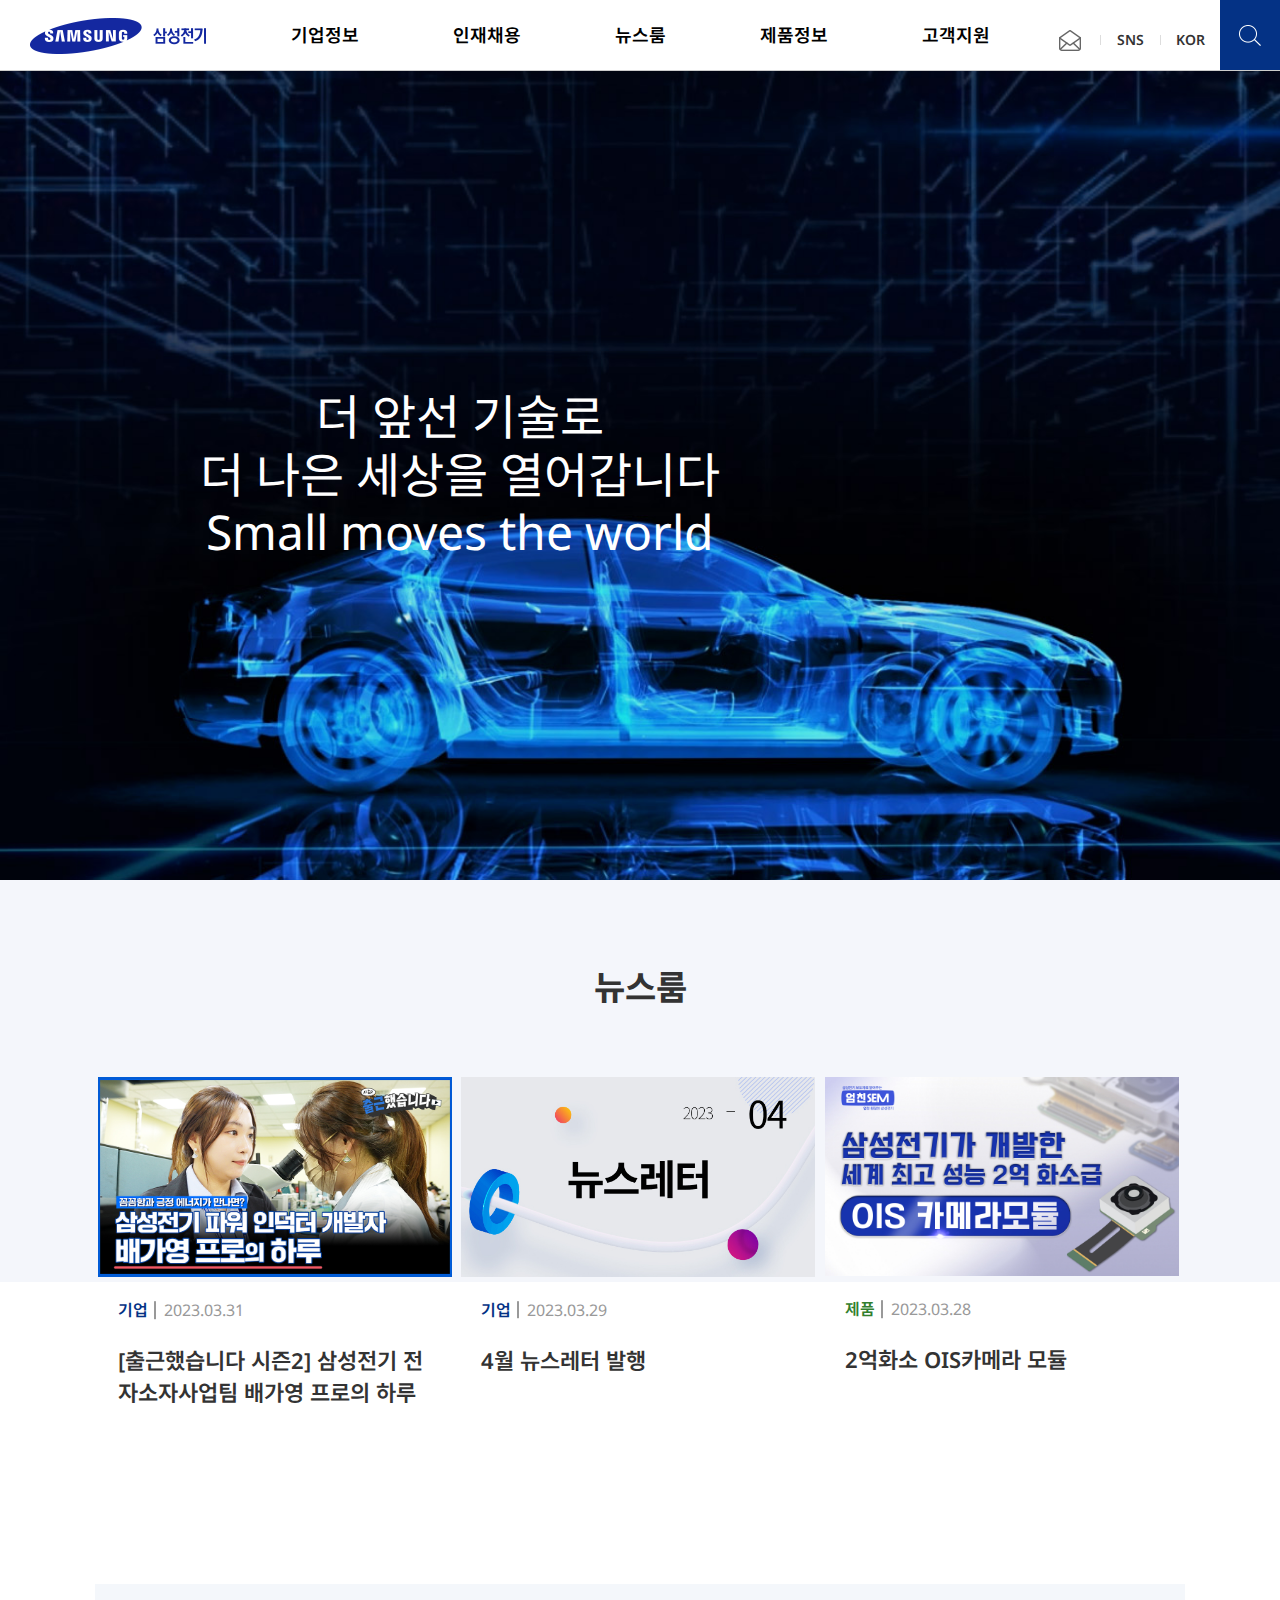
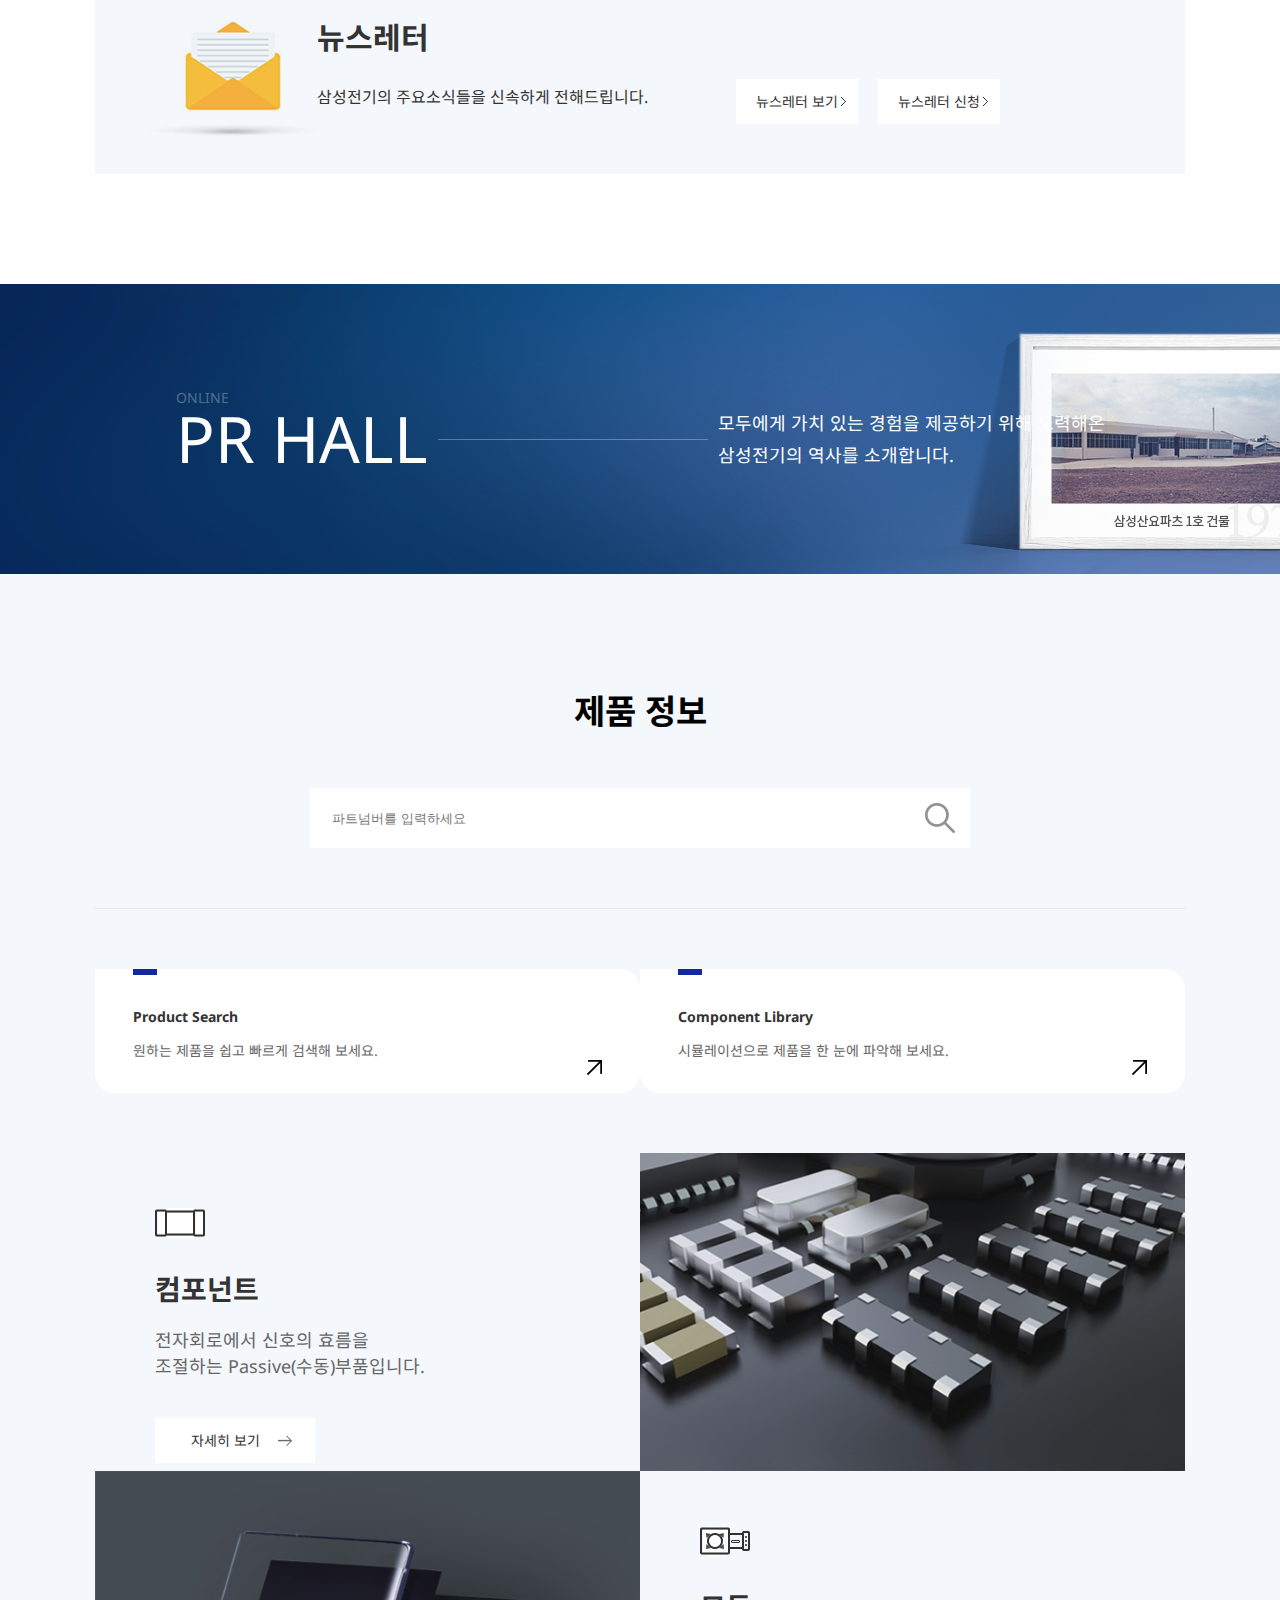
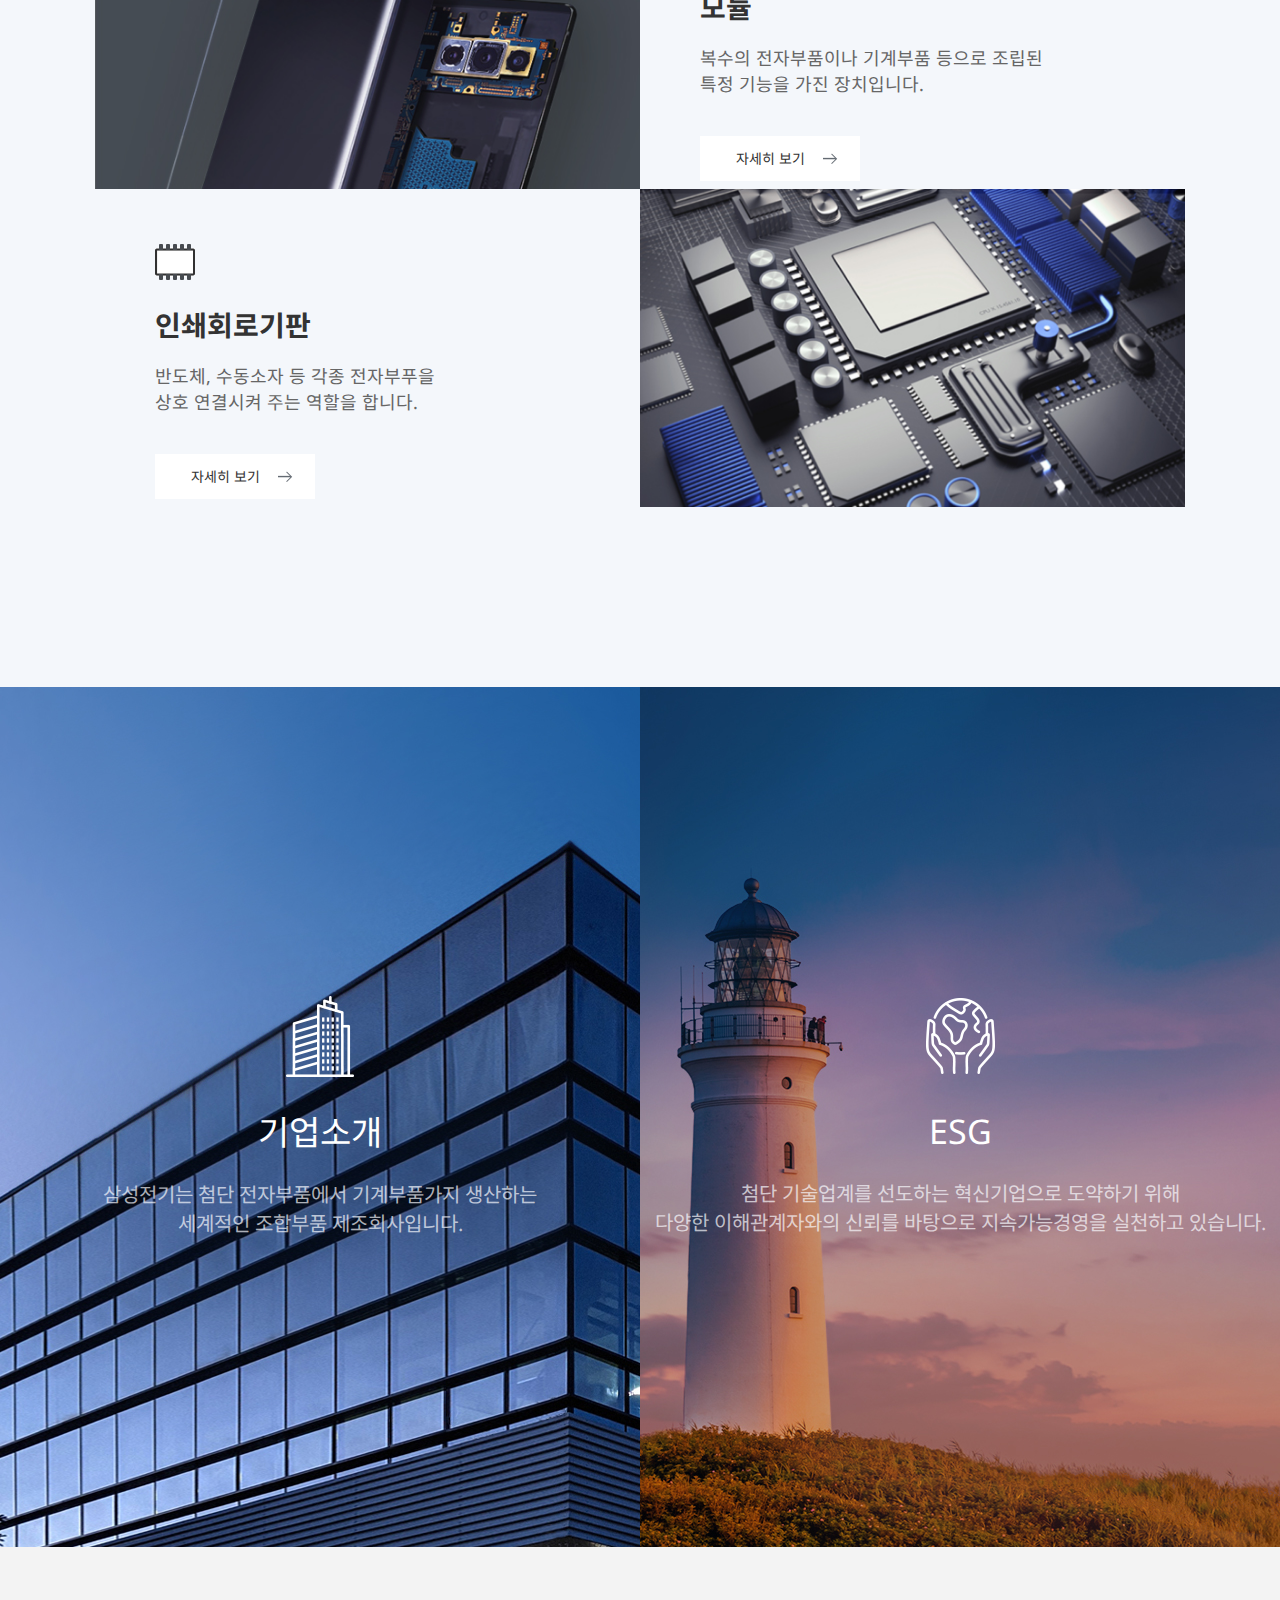
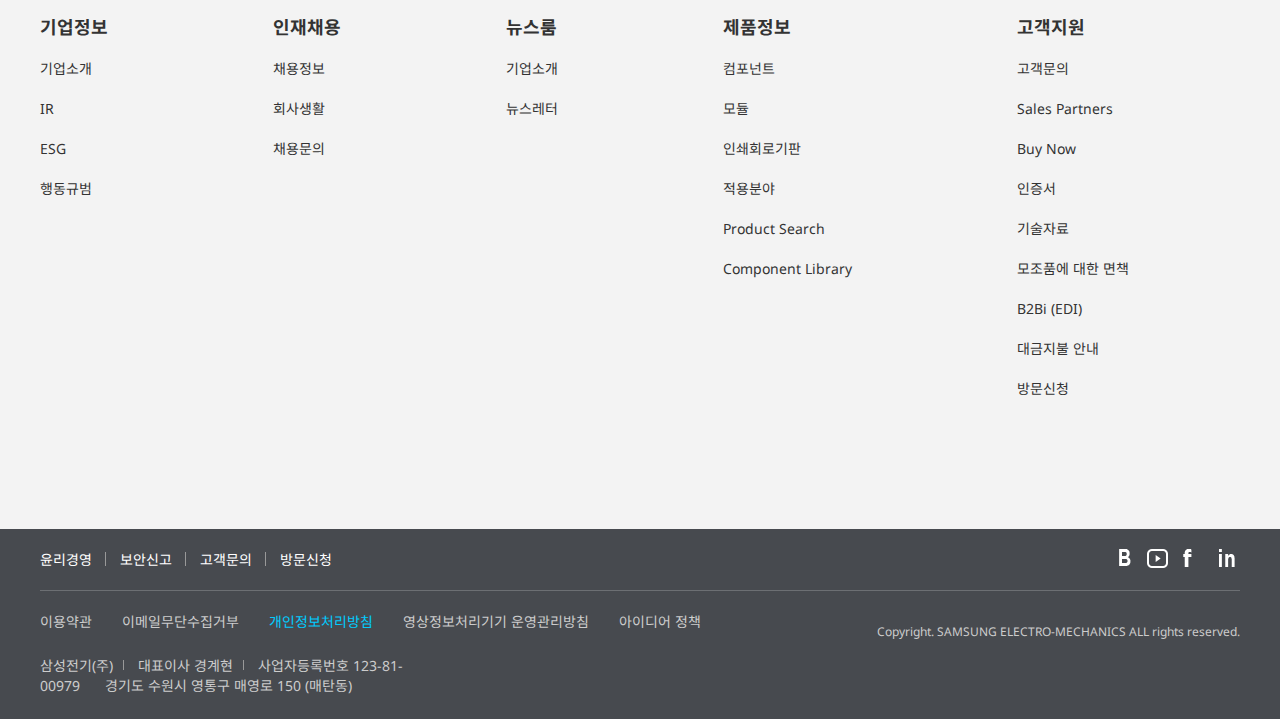
==== index.html @ 96d3e99f "fitst commit" ====
<!DOCTYPE html>
<html lang="en">
<head>
<meta charset="UTF-8">
<meta http-equiv="X-UA-Compatible" content="IE=edge">
<meta name="viewport" content="width=device-width, initial-scale=1.0">
<title>삼성전기</title>
<link rel="stylesheet" href="css/import.css">
<link rel="stylesheet" href="css/main.css">
<script defer src="js/main.js"></script>
</head>
<body>
<!-- 본문바로가기 -->
<div id="skipNavi" class="blind"><a href="#container">본문으로 바로가기</a></div>
<!-- //본문바로가기 -->
<div id="wrap">
  <!-- header -->
  <div id="header">
  </div>
  <!-- //header -->
  <hr />
  <!-- main_visual -->
  <div class="main_visual">
    <h2 class="blind">메인 배너</h2>
    <ul class="slide_wrap">
    <li class="slide active">
      <video muted autoplay loop poster="images/main_video_thum1.jpg">
        <source src="video/main_video_new.mp4" type="video/mp4">
      </video>
      <p>더 앞선 기술로<br />
        더 나은 세상을 열어갑니다 <br />
        Small moves the world</p>
    </li>
    </ul>
  </div>
  <!-- //main_visual -->
  <hr />
  <!-- container -->
  <div id="container">
    <div class="content1 blind">
      <!-- margin 0 auto -->
      <h2>기업정보</h2>
      <ul>
      <li>
        <dl>
        <dt>설립연도</dt>
        <dd><span>1973</span>년</dd>
        </dl>
      </li>
      <li>
        <dl>
        <dt>매출</dt>
        <dd><span>8</span>조<span> 2,087</span>억 원</dd>
        </dl>
      </li>
      <li>
        <dl>
        <dt>자산</dt>
        <dd><span>9</span>조<span> 2,255</span>억 원</dd>
        </dl>
      </li>
      <li>
        <dl>
        <dt>생산거점 및 판매거점</dt>
        <dd><span>5</span>개국<span> 8개</span>/<span>8</span>개국<span> 17</span>개</dd>
        </dl>
      </li>
      </ul>
      <p>(*2020s년 연결 기준)</p>
      <div><a href="#">자세히 보기</a></div>
    </div>
    <div class="content2">
      <h2>뉴스룸</h2>
      <ul>
      <li>
        <a href="#">
          <div class="news_img"><img src="images/new/new_new (2).jfif" alt="[출근했습니다 시즌2] 삼성전기 전자소자사업팀 배가영 프로의 하루" /></div> 
          <div class="txt_box">
            <div class="top_txt">
              <span class="cate">기업</span><span>2023.03.31</span>
            </div> 
            <p>[출근했습니다 시즌2] 삼성전기 전자소자사업팀 배가영 프로의 하루</p>
            </div>
        </a>
      </li>
      <li>
        <a href="#">
          <div class="news_img"><img src="images/new/new_new (1).png" alt="4월 뉴스레터 발행" /></div> 
          <div class="txt_box">
            <div class="top_txt">
              <span class="cate">기업</span><span>2023.03.29</span>
            </div> 
            <p>4월 뉴스레터 발행</p>
            </div>
        </a>
      </li>
      <li>
        <a href="#">
          <div class="news_img"><img src="images/new/new_new (1).jfif" alt="2억화소 OIS카메라 모듈" /></div> 
          <div class="txt_box">
            <div class="top_txt">
              <span class="cate">제품</span><span>2023.03.28</span>
            </div> 
            <p>2억화소 OIS카메라 모듈</p>
            </div>
        </a>
      </li>
      </ul>
      <div class="newsletter">
        <div class="left">
          <h3>뉴스레터</h3>
          <p>삼성전기의 주요소식들을 신속하게 전해드립니다.</p>
        </div>
        <div class="right">
          <ul>
          <li><a href="#">뉴스레터 보기</a></li>
          <li><a href="#">뉴스레터 신청</a></li>
          </ul>
        </div>
      </div>
      <div class="social blind">
        <h3>뉴스레터</h3>
        <p>삼성전기의 다양한 소셜채널을 만나보세요.</p>
        <ul>
        <li><a href="#">유튜브</a></li>
        <li><a href="#">블로그</a></li>
        <li><a href="#">페이스북</a></li>
        <li><a href="#">링크드인</a></li>
        </ul>
      </div>
    </div>
    <div class="pr">
      <a href="#" title="새 창으로 바로가기">
        <div class="pr_inner">
          <span>ONLINE</span>
          <div class="txt_box">
            <h2>PR HALL</h2>
            <span class="left">모두에게 가치 있는 경험을 제공하기 위해 노력해온 <br />삼성전기의 역사를 소개합니다.</span>
          </div>
        </div>
      </a>
    </div>
    <div class="content3">
      <h2>제품 정보</h2>
      <div class="srch">
        <form action="/">
          <div class="srch_inner">
            <label for="product_srch"></label>
            <input type="search" name="search" id="product_srch" placeholder="파트넘버를 입력하세요" />
            <button type="submit">검색</button>
          </div>
        </form>
       </div>
        <div class="content3_inner">
          <div class="gnb_btn">
            <a href="#" target="_blank" title="새 창으로 바로가기">
              <strong>Product Search</strong>
              <p>원하는 제품을 쉽고 빠르게 검색해 보세요.</p>
            </a>
            <a href="#" target="_blank" title="새 창으로 바로가기">
              <strong>Component Library</strong>
              <p>시뮬레이션으로 제품을 한 눈에 파악해 보세요.</p>
            </a>
          </div>
          <ul>
          <li class="content3_item">
            <div class="txt_box">
              <h3>컴포넌트</h3>
              <p>전자회로에서 신호의 효름을<br />조절하는 Passive(수동)부품입니다.</p>
              <span class="btn_more">자세히 보기</span>
            </div>
            <div class="img">
              <img src="images/new/img_prd01.jpg" alt="컴포넌트" />
            </div>
          </li>
          <li class="content3_item">
            <div class="txt_box">
              <h3>모듈</h3>
              <p>복수의 전자부품이나 기계부품 등으로 조립된<br />특정 기능을 가진 장치입니다.</p>
              <span class="btn_more">자세히 보기</span>
            </div>
            <div class="img">
              <img src="images/new/img_prd02.jpg" alt="모듈" />
            </div>
          </li>
          <li class="content3_item">
            <div class="txt_box">
              <h3>인쇄회로기판</h3>
              <p>반도체, 수동소자 등 각종 전자부푸을<br />상호 연결시켜 주는 역할을 합니다.</p>
              <span class="btn_more">자세히 보기</span>
            </div>
            <div class="img"><img src="images/new/img_prd03.jpg" alt="인쇄회로기판" /></div>
            </li>
          </ul>
          </div>
    </div>
    <div class="content4">
      <a href="#">
        <div class="bg_img"></div>
        <dl>
          <dt>기업소개</dt>
          <dd>삼성전기는 첨단 전자부품에서 기계부품가지 생산하는 <br />
          세계적인 조합부품 제조회사입니다.</dd>
        </dl>
      </a>
      <a href="#">
        <div class="bg_img"></div>
        <dl>
          <dt>ESG</dt>
          <dd>첨단 기술업계를 선도하는 혁신기업으로 도약하기 위해 <br />
            다양한 이해관계자와의 신뢰를 바탕으로 지속가능경영을 실천하고 있습니다.</dd>
        </dl>
      </a>
    </div>
  </div>
  <!-- //container -->
  <hr />
  <!-- sitemap -->
  <div class="sitemap">
    <ul>
    <li><a href="#">기업정보</a>
      <ul>
      <li><a href="#">기업소개</a></li>
      <li><a href="#">IR</a></li>
      <li><a href="#">ESG</a></li>
      <li><a href="#">행동규범</a></li>
      </ul>
    </li>
    <li><a href="#">인재채용</a>
      <ul>
      <li><a href="#">채용정보</a></li>
      <li><a href="#">회사생활</a></li>
      <li><a href="#">채용문의</a></li>
      </ul>
    </li>
    <li><a href="#">뉴스룸</a>
      <ul>
      <li><a href="#">기업소개</a></li>
      <li><a href="#">뉴스레터</a></li>
      </ul>
    </li>
    <li><a href="#">제품정보</a>
      <ul>
      <li><a href="#">컴포넌트</a></li>
      <li><a href="#">모듈</a></li>
      <li><a href="#">인쇄회로기판</a></li>
      <li><a href="#">적용분야</a></li>
      <li><a href="#">Product Search</a></li>
      <li><a href="#">Component Library</a></li>
      </ul>
    </li>
    <li><a href="#">고객지원</a>
      <ul>
      <li><a href="#">고객문의</a></li>
      <li><a href="#">Sales Partners</a></li>
      <li><a href="#">Buy Now</a></li>
      <li><a href="#">인증서</a></li>
      <li><a href="#">기술자료</a></li>
      <li><a href="#">모조품에 대한 면책</a></li>
      <li><a href="#">B2Bi (EDI)</a></li>
      <li><a href="#">대금지불 안내</a></li>
      <li><a href="#">방문신청</a></li>
      </ul>
    </li>
    </ul>
  </div>
  <!-- //sitemap -->
  <hr />
  <!-- footer -->
  <div id="footer">
  </div>
  <!-- //footer -->
</div>
<!-- //wrap -->
<script>
  // AJAX의 최신 Fetch API 사용해서 html 문서 안에서 다른 html을 불러온다
  // 자바스크립트 비동기 방식으로 async 
  // 페이지 새로고침(깜빡거림) 없이 서버에 요청, 서버로부터 데이터를 받고 작업을 수행
  async function fetchHtmlAsText(url) {
    const response = await fetch(url);
    return await response.text();
  }
  async function importPage(target) {
    document.querySelector('#' + target).innerHTML = await fetchHtmlAsText(target + '.html');
  }
  importPage('header');
  importPage('footer');
</script>
</body>
</html>
---- css/import.css ----
/* import.css */
@import url(reset.css);
@import url(layout.css);
@import url(header.css);
@import url(footer.css);
---- css/main.css ----
/* main.css */

/* layout */

/* .main_visual */
.slide_wrap{position: relative;width: 100%;height: 810px;}
.slide{position: absolute;left: 0;top: 0;width: 100%;height: 100%;opacity: 0;}
.slide.active{opacity: 1;z-index: 3;}
.slide>video{width: 100%;height: 100%;object-fit: cover;}
.slide>p{position: absolute;left: 200px;top: 270px;font-size: 48px;color: #fff;text-align: center;line-height: 1.2}


/* .content1 */
.content1>h2{margin-bottom: 70px;font-size: 34px;font-weight: bold;text-align: center;line-height: 1;}
.content1>ul{height: 200px;margin-bottom: 48px;}
.content1>ul>li{float: left; border-right: 1px solid #ccc;box-sizing: border-box;}
.content1>ul>li:first-of-type{width: 232px;margin-left: 80px;}
.content1>ul>li:nth-of-type(2){width: 260px;}
.content1>ul>li:nth-of-type(3){width: 250px;}
.content1>ul>li:last-of-type{width: 320px;border: none;}

.content1>ul>li>dl{text-align: center;padding-top: 72px;}
.content1>ul>li:first-of-type>dl{background: url(../images/icon_aboutus_01.png) no-repeat 50% 0;}
.content1>ul>li:nth-of-type(2)>dl{background: url(../images/icon_aboutus_02.png) no-repeat 50% 0;}
.content1>ul>li:nth-of-type(3)>dl{background: url(../images/icon_aboutus_03.png) no-repeat 50% 0;}
.content1>ul>li:first-of-type>dl{background: url(../images/icon_aboutus_04.png) no-repeat 50% 0;}
.content1>ul>li>dl>dt{font-size: 18px;font-weight: 600;line-height: 64px;}
.content1>ul>li>dl>dd{font-size: 26px;line-height: 62px;}
.content1>ul>li>dl>dd>span{font-size: 36px;}

.content1>p{text-align: right;line-height: 1;font-size: 12px;}
.content1>div>a{display: block;width: 180px;height: 45px;margin: 0 auto;background: #043285 url(../images/icon_btn_arrow_w.png) no-repeat 78% 50%;color: #fff;line-height: 45px;text-indent: 40px;}

/* content2 */
.content2>h2{margin-bottom: 70px;font-size: 34px;font-weight: bold;text-align: center;line-height: 1;}
.content2>ul{display: flex;max-width: 1200px;margin: 0 auto;margin-bottom: 130px;justify-content: space-between;}
.content2>ul::after{content: "";display: block;clear: both;}
.content2>ul>li{width: 360px;height: 380px;border: 3px solid transparent;box-sizing: border-box;}
.content2>ul>li:last-of-type{margin-right: 0;}
.content2>ul>li>a{position: relative;display: block;width: 100%;height: 100%;font-size: 18px;font-weight: 600;color: #333;transition: box-shadow 0.4s linear;}
.content2>ul>li>a:hover{box-shadow: 1px 1px 40px rgba(85, 87, 109,.5)}
.content2>ul>li>a:hover::after{content: "";display: block;position: absolute;bottom: 0;width: 100%;height: 2px;background: #1428a0;}
.content2>ul>li>span{display: block;padding-top: 25px;font-size: 16px;color: #333;}

.content2 img{width: 100%;}
.content2 .txt_box{padding: 20px 20px;}
.content2>ul>li>a:hover .txt_box{background: #fff;}
.content2 .txt_box>.top_box{display: flex;width: 100%;}
.content2 .txt_box>.top_txt>span{font-size: 16px;line-height: 16px;}
.content2 .txt_box>.top_txt>.cate{position: relative;padding-right: 8px;color: #043285;}
.content2 li:nth-of-type(3) .txt_box>.top_txt>.cate{color: #327f2e;}
.content2 .txt_box>.top_txt>.cate::after{content: "";display: block;position: absolute;top: 50%;right: 0;width: 2px;height: 80%;background: #999;transform: translateY(-50%);}
.content2 .txt_box>.top_txt>span:last-of-type{padding-left: 8px;font-weight: normal; color: #999;}
.content2 .txt_box>p{font-size: 22px;}
.content2>.newsletter{display: flex;justify-content: space-between;align-items: center;max-width: 1200px;width: 100%;margin: 50px auto;padding: 30px;background: #f4f7fb url(../images/bg_newsletter.jpg) no-repeat 5% 50%;box-sizing: border-box;}

.newsletter>div{position: relative;flex: 1;}
.newsletter>.left{padding-left: 12rem;}

.newsletter>div>ul{display: flex;position: absolute;bottom: 0;width: 100%;height: 100%;}
.newsletter>div>ul::after{content: "";display: block;clear: both;}
.newsletter>div>ul>li{float: left;margin-right: 20px;}
.newsletter>div>ul>li>a{display: inline-block;height: 45px;padding: 0 20px;text-align: center;line-height: 45px;background: #fff url(../images/btn_arrow_ico_g.png) no-repeat 90% 50%;}
.content2>.social{float: right;width: 480px;padding-top: 30px;}
.social>ul{width: 100%;}
.social>ul::after{content: "";display: block;clear: both;}
.social>ul>li{float: left;margin-right: 40px;width: 60px;height: 60px;text-indent: -9999px;overflow: hidden;}
.social>ul>li>a{display: block;height: 100%;background: url(../images/icon_social.png) no-repeat 0 0;}
.social>ul>li:nth-of-type(1)>a{background-position: 0 0;}
.social>ul>li:nth-of-type(2)>a{background-position: -62px 0;}
.social>ul>li:nth-of-type(3)>a{background-position: -124px 0;}
.social>ul>li:nth-of-type(4)>a{background-position: -186px 0;}

.social>ul>li>a:hover{background-position-y: -62px;}

.content2>div>div>h3{font-size: 30px;font-weight: bold;}
.content2>div>div>p{font-size: 16px;padding: 10px 0 20px;}
/* prhall */
.pr{position: relative;width: 100%;height: 290px;background: url(../images/new/bg_prhall.jpg) no-repeat 0 0}
.pr::before{content: "";display: block;position: absolute;width: 100%;height: 100%;top: 0;right: 0;background:url(../images/new/img_prhall.png) no-repeat 180% 0;}
.pr .pr_inner>span{color: rgba(255, 255, 255, 0.3);}
.pr span,.pr h2{color: #fff;}
.pr>a{display: flex;align-items: center;width: 100%;height: 100%;}
.pr .pr_inner{margin: 0 auto;max-width: 1200px;}
.pr .pr_inner>.txt_box{display: flex;line-height: 1;}
.pr .pr_inner h2{font-size: 64px;}
.pr .pr_inner .left{position: relative;padding-left: 290px;font-size: 18px;line-height: 32px;}
.pr .pr_inner .left::before{content: "";position: absolute;top: 50%;left: 1.5%;display: block;width: 40%;height: 1px;background: rgba(255, 255, 255, 0.3);}

/* content3 */
.content3>h2{margin-bottom: 30px;font-size: 34px;font-weight: bold;text-align: center;line-height: 1;color: #000;margin-bottom: 60px;}

.content3>div.srch{width: 100%;padding: 0;}
.srch>form{display: flex;justify-content: center;}
.srch .srch_inner{display: inline-flex;background: #fff;}
.srch .srch_inner input[type="search"]{height: 60px;background: transparent;}
.srch .srch_inner>button{width: 60px;height: 60px;background: transparent;border: none;text-indent: -9999px;overflow: hidden;background: url(../images/new/ico_search.png) no-repeat 50% 50%;}

.content3_inner{max-width: 1200px;margin: 0 auto; margin-top: 60px;padding-top: 60px;border-top: 1px solid #e4e6ea;}
.content3_inner>.gnb_btn{display: flex;justify-content: space-between;}
.content3_inner>.gnb_btn>a{display: block;position: relative;width: 585px;height: 124px;border-radius: 0 20px 20px 20px;overflow: hidden;padding: 38px 0 0 38px;box-sizing: border-box;background-color: #fff;outline-offset: -1px;}
.content3_inner>.gnb_btn>a::after{content: "";display: block;position: absolute;width: 24px;height: 6px;background: #1428a0;top: 0;}

.content3_inner>.gnb_btn>a>strong{font-weight: bold;}
.content3_inner>.gnb_btn>a>p{position: relative;color: #666;}
.content3_inner>.gnb_btn>a>p::after{content: "";display: block;position: absolute;height: 15px;width: 15px;right: 38px;background: url(../images/new/ico_outlink.png) no-repeat 0 0;}

.content3_inner>ul{padding-top: 60px;}
.content3_item{display: flex;}
.content3_item>.img{width: 50%;overflow: hidden;}
.content3_item>.img>img{width: 100%;transition: all .4s ease 0s;}
.content3_item>.txt_box{width: 50%;padding: 55px 0 0 60px;box-sizing: border-box;}
.content3_item>.txt_box>h3{padding-top: 60px;background: url(../images/new/ico_prd01.png) no-repeat 0 0; font-size: 28px;font-weight: bold;}
.content3_item:nth-of-type(2) .txt_box>h3{background-image: url(../images/new/ico_prd02.png);}
.content3_item:nth-of-type(3) .txt_box>h3{background-image: url(../images/new/ico_prd03.png);}
.content3_item:nth-of-type(even)>.txt_box{order: 2;}
.content3_item>.txt_box>p{font-size: 18px;color: #666;}

.content3_item .btn_more{display: block;width: 160px;height: 45px;background: #fff url(../images/new/ico_prd_arr.png) no-repeat 85% 50%;text-align: center;line-height: 45px;margin-top: 40px;cursor: pointer;padding-right: 20px;box-sizing: border-box;transition: all .5s ease;}
.content3_item:hover img{scale: 1.1;}
.content3_item:hover .btn_more{background: #1428a0 url(../images/new/btn_arrow_ico_w.png) no-repeat 85% 50%;color: #fff;}

/* content4 */

.content4>a{overflow: hidden;position: relative;display: flex;justify-content: center;align-items: center;width: 100%;height: 860px;}
.content4>a>.bg_img{position: absolute;z-index: -1; display: block;width: 100%;height: 100%;transition: all .4s ease 0s;}
.content4>a:hover>.bg_img{transform: scale(1.1);}
.content4>a:first-of-type .bg_img{background: url(../images/new/img_company01.jpg) no-repeat center /cover;}
.content4>a:last-of-type .bg_img{background: url(../images/new/img_company02.jpg) no-repeat center /cover;}
.content4>a>dl{width: 100%;text-align: center;}
.content4>a>dl>dt{padding-top: 110px;font-size: 34px;color: #fff;background: url(../images/new/ico_company01.png) no-repeat 50% 0;}

.content4>a:last-of-type>dl>dt{background-image: url(../images/new/ico_company02.png);}
.content4>a>dl>dd{margin-top: 24px;font-size: 20px;color: rgba(249,250,254,.7);}

/* sitemap */
.sitemap>ul{width: 100%;max-width: 1200px;margin: 0 auto;padding: 60px 0 120px;}
.sitemap>ul::after{content: "";display: block;clear: both;}
.sitemap>ul>li{float: left;margin-right: 165px;line-height: 40px;}
.sitemap>ul>li>a{font-size: 18px;font-weight: bold;color: #333;}
.sitemap>ul>li:last-of-type{margin-right: 0;}
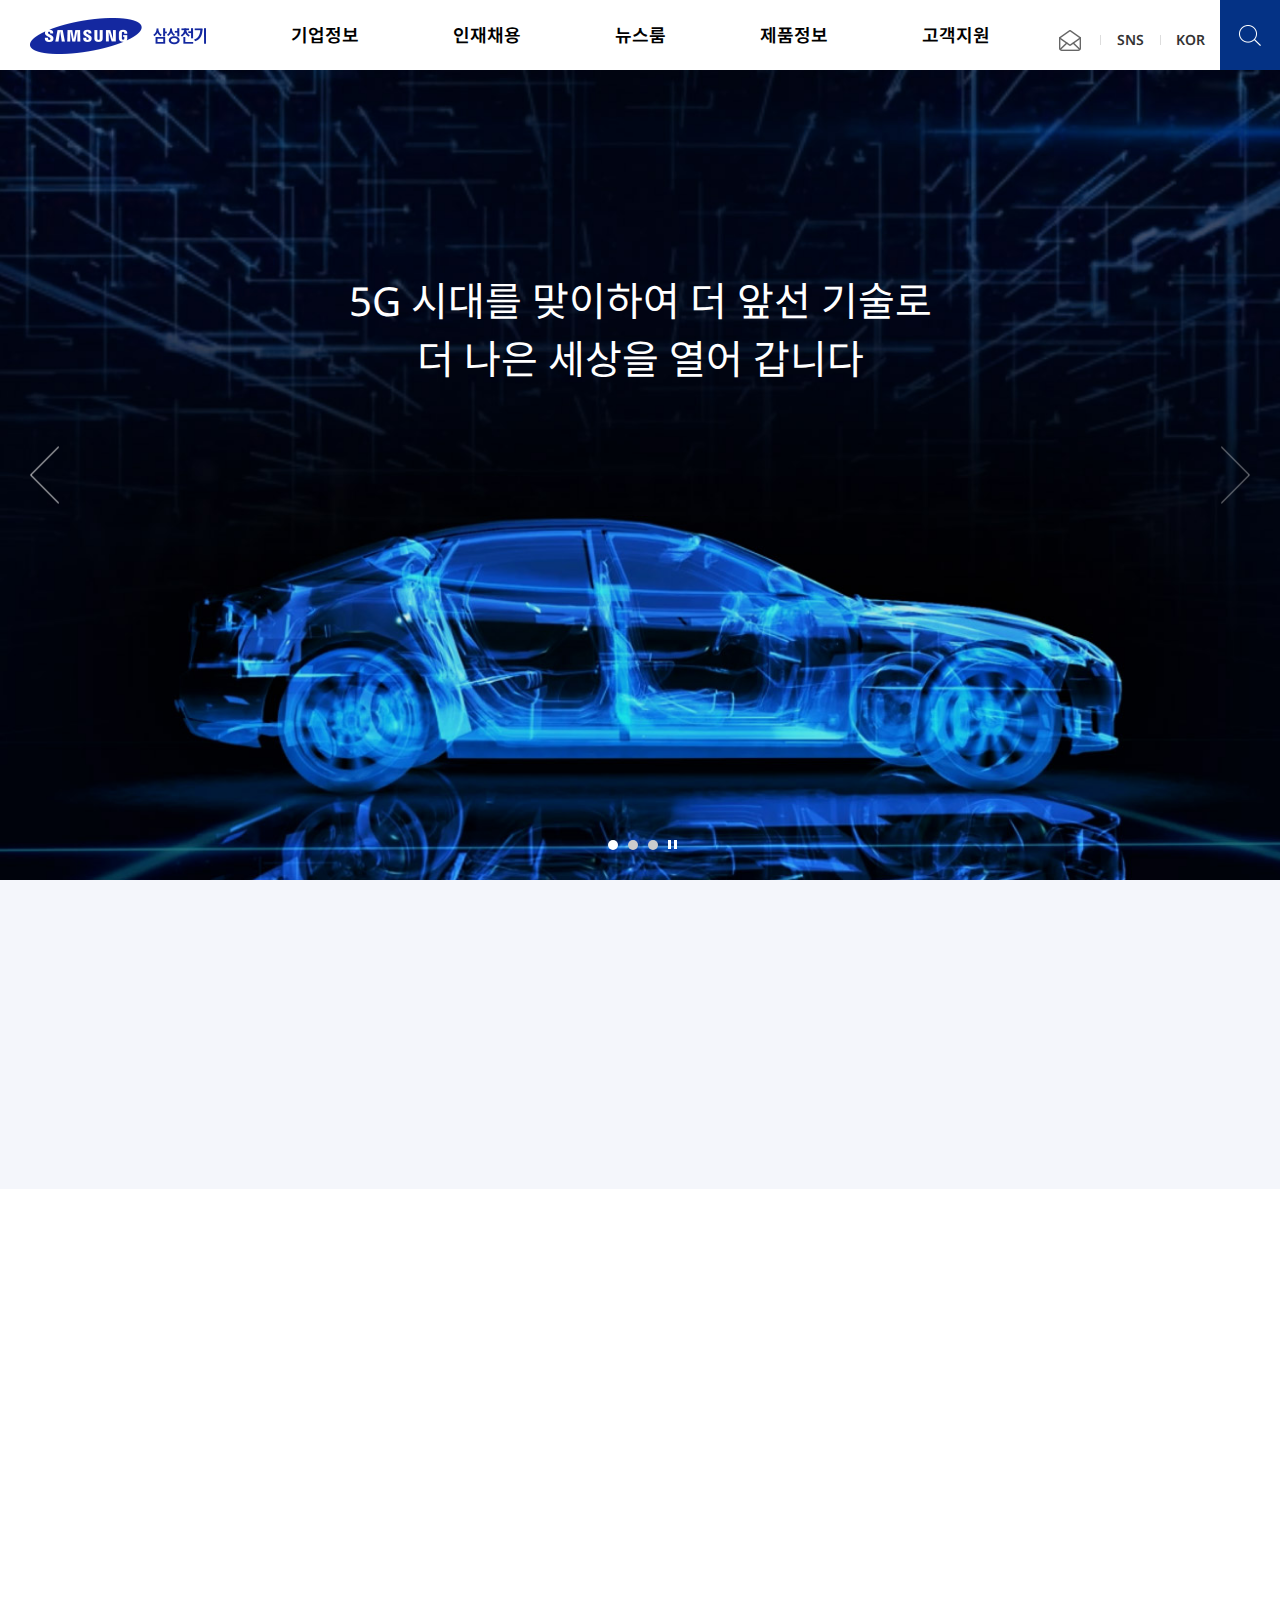
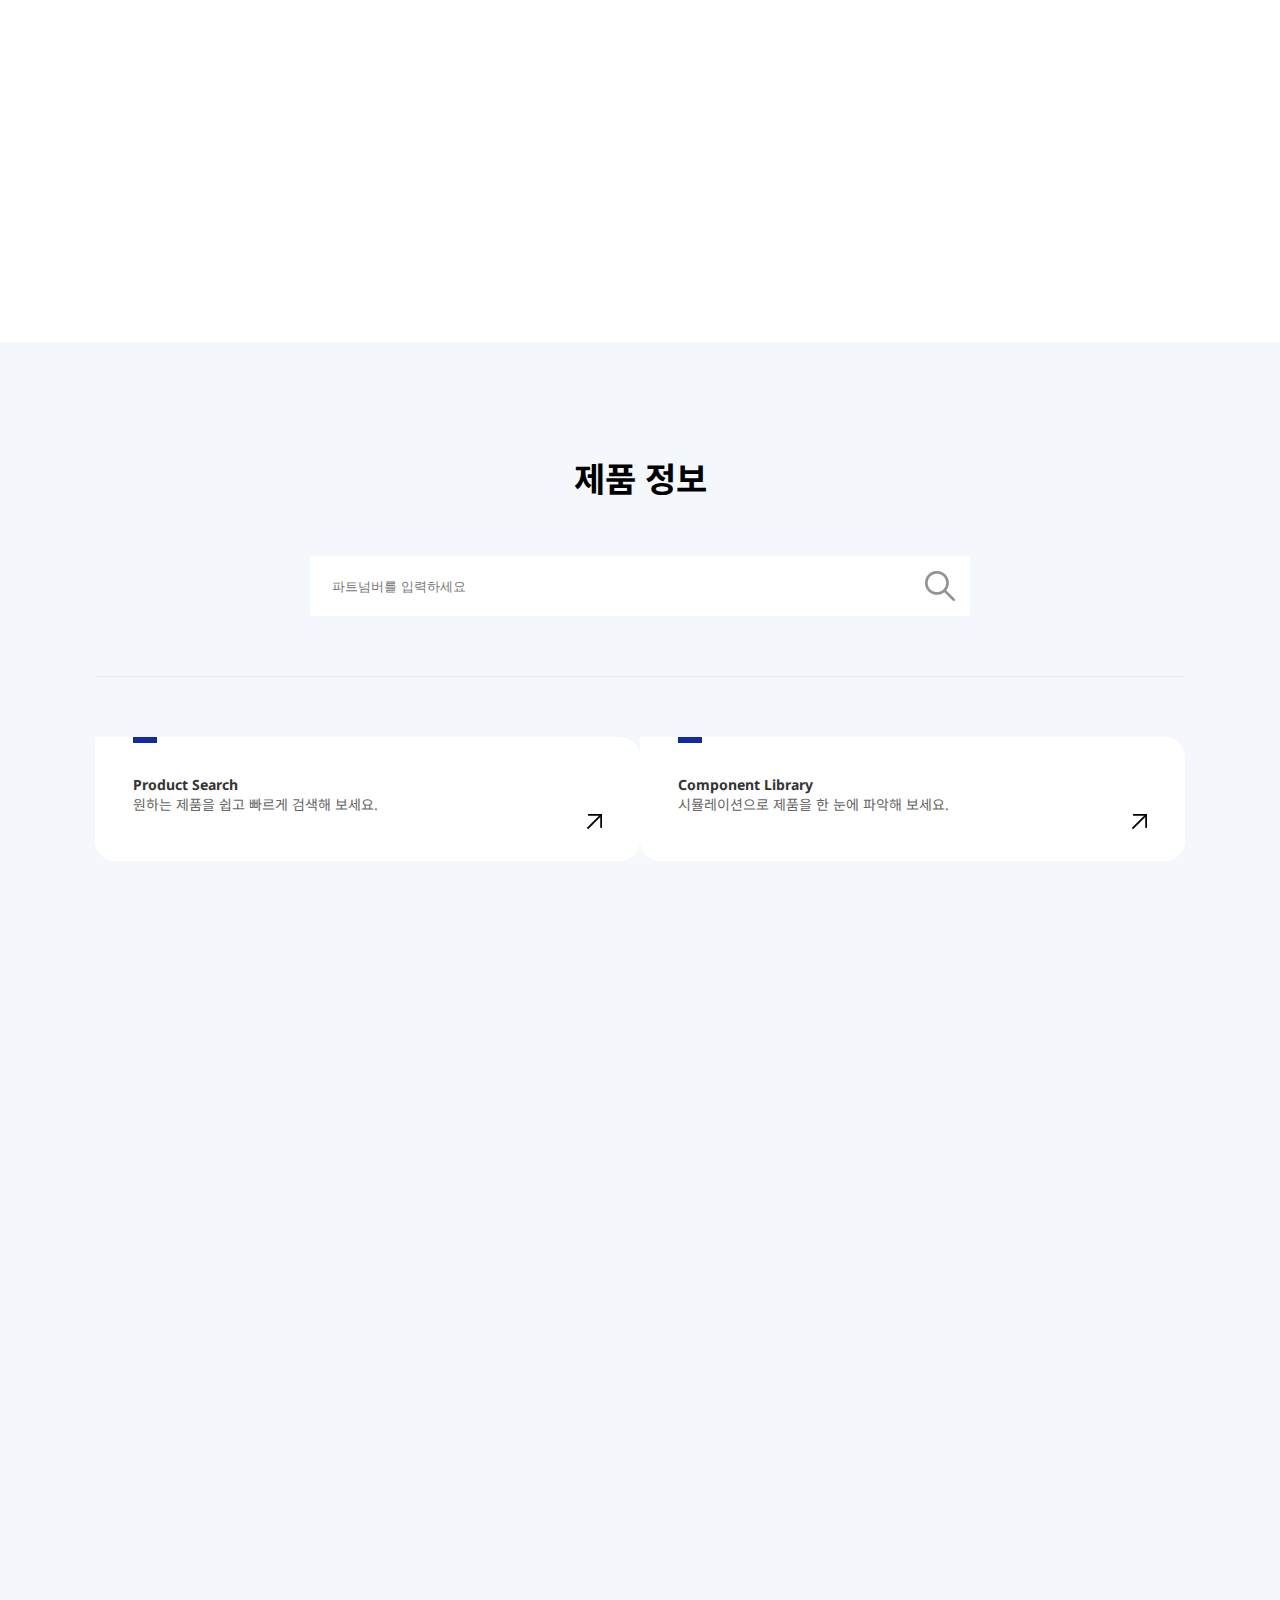
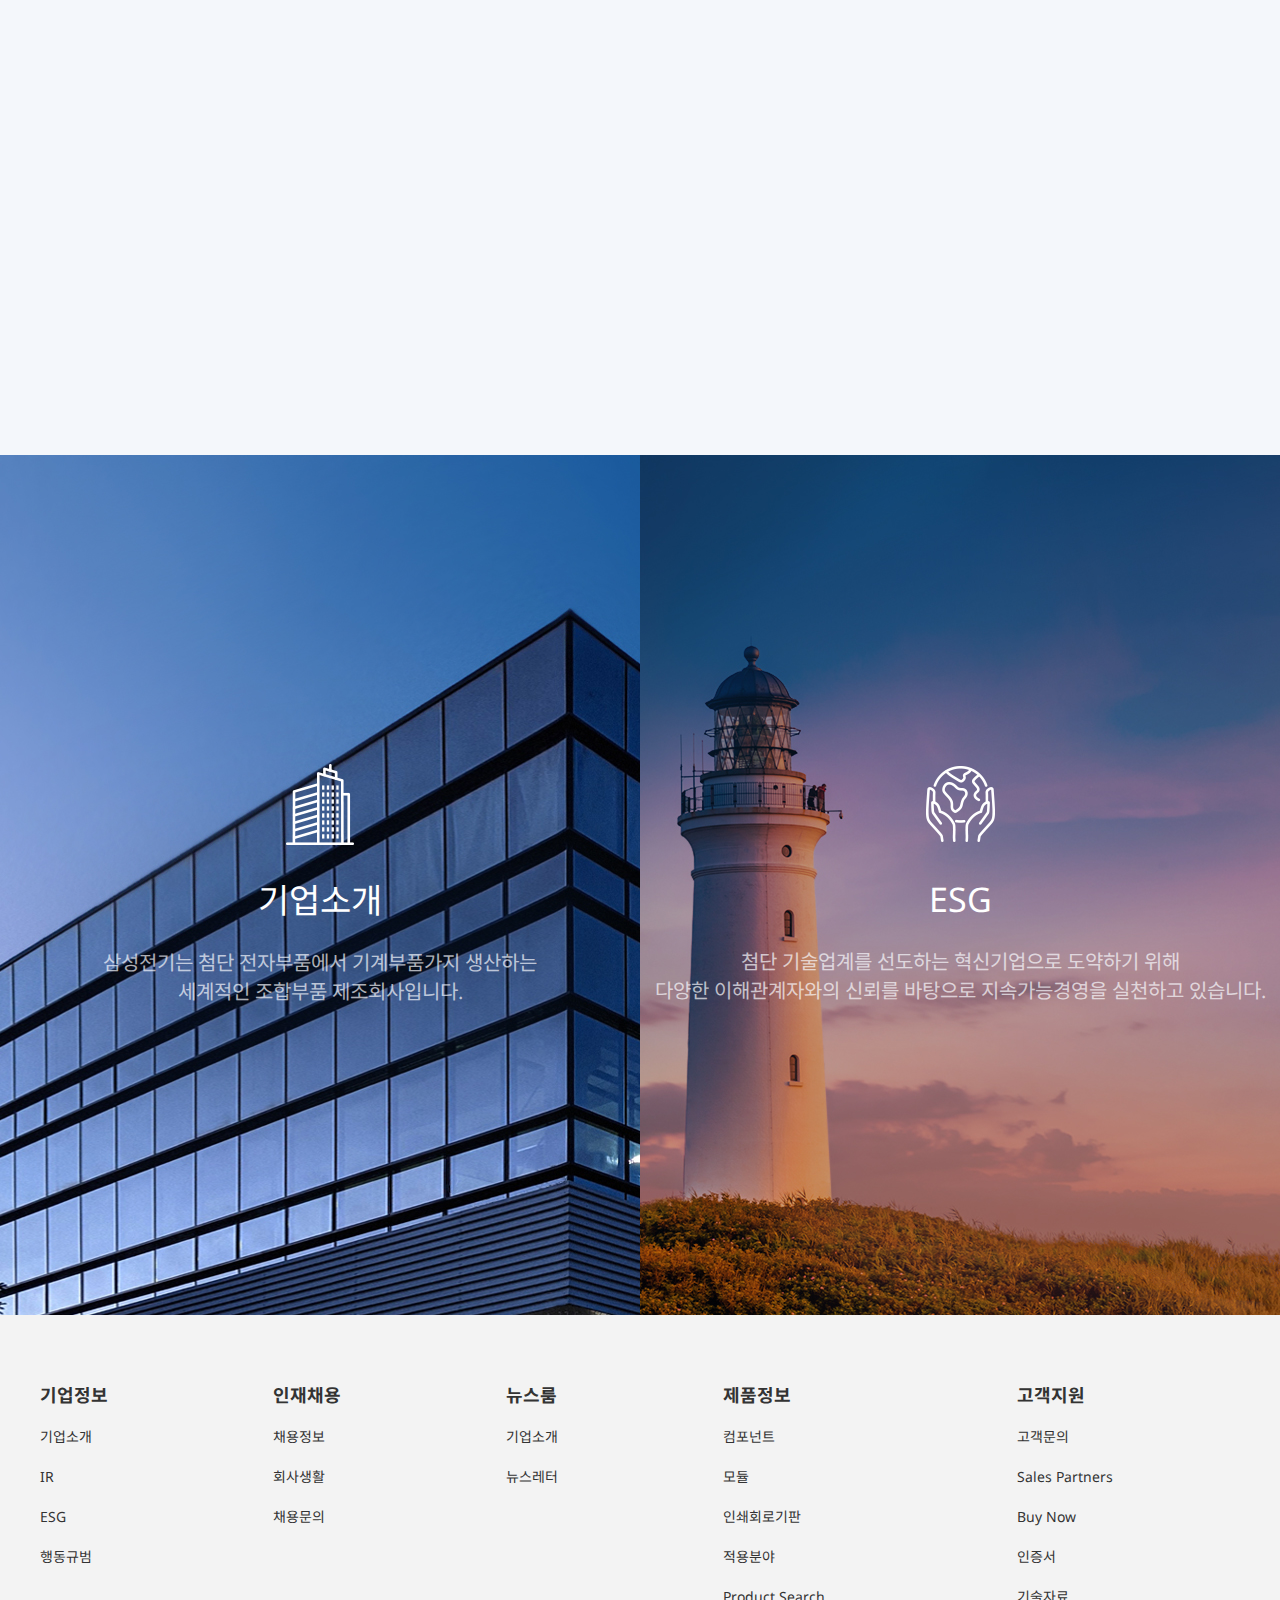
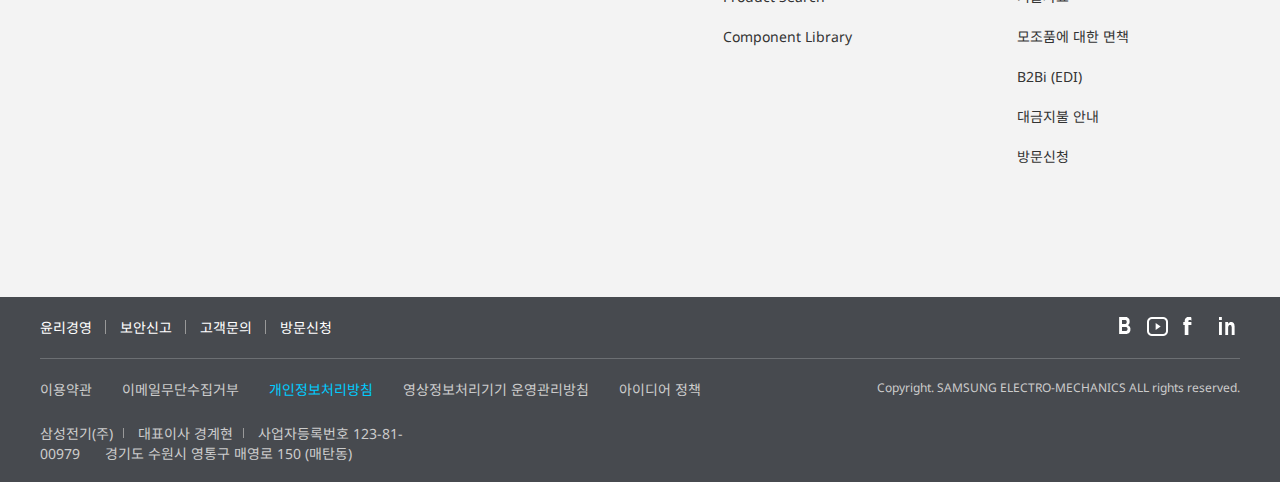
==== commit 7da69a59: "edit 8" ====
--- a/index.html
+++ b/index.html
@@ -5,9 +5,12 @@
 <meta http-equiv="X-UA-Compatible" content="IE=edge">
 <meta name="viewport" content="width=device-width, initial-scale=1.0">
 <title>삼성전기</title>
+<meta name="description" content="포트폴리오 삼성전기 사이트 클론">
+<meta name="keywords" content="html, css, js, 삼성전기">
+<meta name="author" content="https://github.com/utfw">
 <link rel="stylesheet" href="css/import.css">
 <link rel="stylesheet" href="css/main.css">
-<script defer src="js/main.js"></script>
+<script src="js/main.js"></script>
 </head>
 <body>
 <!-- 본문바로가기 -->
@@ -16,6 +19,7 @@
 <div id="wrap">
   <!-- header -->
   <div id="header">
+    <!-- header_wrap -->
   </div>
   <!-- //header -->
   <hr />
@@ -25,13 +29,35 @@
     <ul class="slide_wrap">
     <li class="slide active">
       <video muted autoplay loop poster="images/main_video_thum1.jpg">
-        <source src="video/main_video_new.mp4" type="video/mp4">
+        <source src="video/main_video1.mp4" type="video/mp4">
       </video>
-      <p>더 앞선 기술로<br />
-        더 나은 세상을 열어갑니다 <br />
-        Small moves the world</p>
+      <p>5G 시대를 맞이하여 더 앞선 기술로<br />더 나은 세상을 열어 갑니다</p>
+    </li>
+    <li class="slide">
+      <video muted autoplay loop poster="images/main_video_thum2.jpg">
+        <source src="video/main_video2.mp4" type="video/mp4">
+      </video>
+      <p>최첨단 스마트폰과 다양한 디바이스를 위한<br />최적의 솔루션으로 더 나은 내일을 만들고 있습니다</p>
+    </li>
+    <li class="slide">
+      <video muted autoplay loop poster="images/main_video_thum3.jpg">
+        <source src="video/main_video3.mp4" type="video/mp4">
+      </video>
+      <p>4차 산업혁명을 현실로 만드는<br />첨단 융복합 기술을 이끌어 가고 있습니다</p>
     </li>
     </ul>
+    <div class="slide_arr">
+      <a href="#" class="btn_prev">이전 슬라이드</a>
+      <a href="#" class="btn_next">다음 슬라이드</a>
+    </div>
+    <div class="slide_roll">
+      <ul>
+      <li class="on"><a href="#">1번 슬라이드로 이동</a></li>
+      <li><a href="#">2번 슬라이드로 이동</a></li>
+      <li><a href="#">3번 슬라이드로 이동</a></li>
+      </ul>
+      <a href="#" class="btn_play">재생/멈춤</a>
+    </div>
   </div>
   <!-- //main_visual -->
   <hr />
@@ -70,43 +96,43 @@
       <div><a href="#">자세히 보기</a></div>
     </div>
     <div class="content2">
-      <h2>뉴스룸</h2>
-      <ul>
+      <h2 class="interact">뉴스룸</h2>
+      <ul class="interact">
       <li>
         <a href="#">
-          <div class="news_img"><img src="images/new/new_new (2).jfif" alt="[출근했습니다 시즌2] 삼성전기 전자소자사업팀 배가영 프로의 하루" /></div> 
+          <div class="news_img"><img src="images/new/news3.png" alt="카메라모듈로 2023 MWC를 유혹하다"></div> 
           <div class="txt_box">
             <div class="top_txt">
-              <span class="cate">기업</span><span>2023.03.31</span>
+              <span class="cate">기업</span><span>2023.03.24</span>
             </div> 
-            <p>[출근했습니다 시즌2] 삼성전기 전자소자사업팀 배가영 프로의 하루</p>
+            <p>SEMWC 삼성전기 IN MWC</p>
             </div>
         </a>
       </li>
       <li>
         <a href="#">
-          <div class="news_img"><img src="images/new/new_new (1).png" alt="4월 뉴스레터 발행" /></div> 
+          <div class="news_img"><img src="images/new/news2.jfif" alt="봄맞이 간식 이벤트 '수고하SEM' 진행"></div> 
           <div class="txt_box">
             <div class="top_txt">
-              <span class="cate">기업</span><span>2023.03.29</span>
+              <span class="cate">기업</span><span>2023.03.24</span>
             </div> 
-            <p>4월 뉴스레터 발행</p>
+            <p>봄맞이 간식 이벤트 '수고하SEM' 진행</p>
             </div>
         </a>
       </li>
       <li>
         <a href="#">
-          <div class="news_img"><img src="images/new/new_new (1).jfif" alt="2억화소 OIS카메라 모듈" /></div> 
+          <div class="news_img"><img src="images/new/news1.png" alt="삼성전기, 어스아워(Earth Hour) 캠페인 참여"></div> 
           <div class="txt_box">
             <div class="top_txt">
-              <span class="cate">제품</span><span>2023.03.28</span>
+              <span class="cate">기업</span><span>2023.03.23</span>
             </div> 
-            <p>2억화소 OIS카메라 모듈</p>
+            <p>삼성전기, 어스아워(Earth Hour) 캠페인 참여</p>
             </div>
         </a>
       </li>
       </ul>
-      <div class="newsletter">
+      <div class="newsletter interact">
         <div class="left">
           <h3>뉴스레터</h3>
           <p>삼성전기의 주요소식들을 신속하게 전해드립니다.</p>
@@ -129,7 +155,7 @@
         </ul>
       </div>
     </div>
-    <div class="pr">
+    <div class="pr interact">
       <a href="#" title="새 창으로 바로가기">
         <div class="pr_inner">
           <span>ONLINE</span>
@@ -150,7 +176,7 @@
             <button type="submit">검색</button>
           </div>
         </form>
-       </div>
+      </div>
         <div class="content3_inner">
           <div class="gnb_btn">
             <a href="#" target="_blank" title="새 창으로 바로가기">
@@ -163,7 +189,7 @@
             </a>
           </div>
           <ul>
-          <li class="content3_item">
+          <li class="content3_item  interact">
             <div class="txt_box">
               <h3>컴포넌트</h3>
               <p>전자회로에서 신호의 효름을<br />조절하는 Passive(수동)부품입니다.</p>
@@ -173,7 +199,7 @@
               <img src="images/new/img_prd01.jpg" alt="컴포넌트" />
             </div>
           </li>
-          <li class="content3_item">
+          <li class="content3_item interact">
             <div class="txt_box">
               <h3>모듈</h3>
               <p>복수의 전자부품이나 기계부품 등으로 조립된<br />특정 기능을 가진 장치입니다.</p>
@@ -183,7 +209,7 @@
               <img src="images/new/img_prd02.jpg" alt="모듈" />
             </div>
           </li>
-          <li class="content3_item">
+          <li class="content3_item interact">
             <div class="txt_box">
               <h3>인쇄회로기판</h3>
               <p>반도체, 수동소자 등 각종 전자부푸을<br />상호 연결시켜 주는 역할을 합니다.</p>
@@ -268,20 +294,18 @@
   <hr />
   <!-- footer -->
   <div id="footer">
+
   </div>
   <!-- //footer -->
 </div>
 <!-- //wrap -->
 <script>
-  // AJAX의 최신 Fetch API 사용해서 html 문서 안에서 다른 html을 불러온다
-  // 자바스크립트 비동기 방식으로 async 
-  // 페이지 새로고침(깜빡거림) 없이 서버에 요청, 서버로부터 데이터를 받고 작업을 수행
-  async function fetchHtmlAsText(url) {
+  async function fetchHtmlAsText(url){ // html 문서를 가져옴. 
     const response = await fetch(url);
     return await response.text();
   }
-  async function importPage(target) {
-    document.querySelector('#' + target).innerHTML = await fetchHtmlAsText(target + '.html');
+  async function importPage(target){
+    document.querySelector('#'+ target).innerHTML = await fetchHtmlAsText(target + '.html');
   }
   importPage('header');
   importPage('footer');
--- a/css/import.css
+++ b/css/import.css
@@ -1,7 +1,5 @@
-/* import.css */
+/* import */
 @import url(reset.css);
 @import url(layout.css);
 @import url(header.css);
-@import url(footer.css);
-
-
+@import url(footer.css);--- a/css/main.css
+++ b/css/main.css
@@ -1,15 +1,23 @@
 /* main.css */
-
-/* layout */
 
 /* .main_visual */
 .slide_wrap{position: relative;width: 100%;height: 810px;}
 .slide{position: absolute;left: 0;top: 0;width: 100%;height: 100%;opacity: 0;}
 .slide.active{opacity: 1;z-index: 3;}
 .slide>video{width: 100%;height: 100%;object-fit: cover;}
-.slide>p{position: absolute;left: 200px;top: 270px;font-size: 48px;color: #fff;text-align: center;line-height: 1.2}
+.slide>p{position: absolute;left: 50%;top: 200px;transform: translateX(-50%);font-size: 40px;color: #fff;text-align: center;}
 
+.slide_arr>a{z-index: 11;position: absolute;top: 50%;transform: translateY(-50%);width: 30px;height: 57px;background: url(../images/slide_arr_btn.png) no-repeat 0 0;text-indent: -9999px;overflow: hidden;}
+.slide_arr>.btn_prev{left: 30px;}
+.slide_arr>.btn_next{right: 30px;background-position: -30px 0;}
+.slide_roll{z-index: 11;position: absolute;left: 50%;transform: translateX(-50%);bottom: 30px;}
+.slide_roll>ul{float: left;}
+.slide_roll>ul>li{float: left;padding: 0 5px;}
+.slide_roll>ul>li>a{display: block;width: 10px;height: 10px;border-radius: 50%;background: #ccc;text-indent: -9999px;overflow: hidden;}
+.slide_roll>ul>li.on>a{background: #fff;}
 
+.slide_roll>.btn_play{float: left;width: 9px;height: 9px;margin-left: 5px;background: url(../images/slide_btn1.png) no-repeat 0 0;text-indent: -9999px;overflow: hidden;}
+.slide_roll>.btn_play.on{background-position: -9px 0;}
 /* .content1 */
 .content1>h2{margin-bottom: 70px;font-size: 34px;font-weight: bold;text-align: center;line-height: 1;}
 .content1>ul{height: 200px;margin-bottom: 48px;}
@@ -32,31 +40,31 @@
 .content1>div>a{display: block;width: 180px;height: 45px;margin: 0 auto;background: #043285 url(../images/icon_btn_arrow_w.png) no-repeat 78% 50%;color: #fff;line-height: 45px;text-indent: 40px;}
 
 /* content2 */
-.content2>h2{margin-bottom: 70px;font-size: 34px;font-weight: bold;text-align: center;line-height: 1;}
-.content2>ul{display: flex;max-width: 1200px;margin: 0 auto;margin-bottom: 130px;justify-content: space-between;}
+.content2>h2{opacity: 0;;margin-bottom: 70px;font-size: 34px;font-weight: bold;text-align: center;line-height: 1;transform: translateY(50%);transition: opacity .6s ease-in-out, transform .6s ease-in-out;}
+.content2>h2.active{opacity: 1;transform: translateY(0%);}
+.content2>ul{display: flex;max-width: 1200px;margin: 0 auto;margin-bottom: 40px;justify-content: space-between;}
 .content2>ul::after{content: "";display: block;clear: both;}
-.content2>ul>li{width: 360px;height: 380px;border: 3px solid transparent;box-sizing: border-box;}
-.content2>ul>li:last-of-type{margin-right: 0;}
-.content2>ul>li>a{position: relative;display: block;width: 100%;height: 100%;font-size: 18px;font-weight: 600;color: #333;transition: box-shadow 0.4s linear;}
+.content2>ul>li{opacity: 0;width: 360px;height: 340px;border: 3px solid transparent;box-sizing: border-box;transform: translateY(50%);transition: opacity .6s ease-in-out, transform .6s ease-in-out;}
+.content2>ul.active>li{opacity: 1;transform: translateY(0);}
+.content2>ul>li>a{position: relative;display: block;width: 100%;height: 100%;font-size: 18px;font-weight: 600;color: #333;transition: box-shadow 0.3s linear;}
 .content2>ul>li>a:hover{box-shadow: 1px 1px 40px rgba(85, 87, 109,.5)}
 .content2>ul>li>a:hover::after{content: "";display: block;position: absolute;bottom: 0;width: 100%;height: 2px;background: #1428a0;}
 .content2>ul>li>span{display: block;padding-top: 25px;font-size: 16px;color: #333;}
 
 .content2 img{width: 100%;}
-.content2 .txt_box{padding: 20px 20px;}
+.content2 .txt_box{padding: 20px 15px;}
 .content2>ul>li>a:hover .txt_box{background: #fff;}
 .content2 .txt_box>.top_box{display: flex;width: 100%;}
 .content2 .txt_box>.top_txt>span{font-size: 16px;line-height: 16px;}
 .content2 .txt_box>.top_txt>.cate{position: relative;padding-right: 8px;color: #043285;}
-.content2 li:nth-of-type(3) .txt_box>.top_txt>.cate{color: #327f2e;}
 .content2 .txt_box>.top_txt>.cate::after{content: "";display: block;position: absolute;top: 50%;right: 0;width: 2px;height: 80%;background: #999;transform: translateY(-50%);}
 .content2 .txt_box>.top_txt>span:last-of-type{padding-left: 8px;font-weight: normal; color: #999;}
-.content2 .txt_box>p{font-size: 22px;}
-.content2>.newsletter{display: flex;justify-content: space-between;align-items: center;max-width: 1200px;width: 100%;margin: 50px auto;padding: 30px;background: #f4f7fb url(../images/bg_newsletter.jpg) no-repeat 5% 50%;box-sizing: border-box;}
 
+.content2>.newsletter{opacity: 0;display: flex;justify-content: space-between;align-items: center;max-width: 1200px;width: 100%;margin: 0 auto;padding: 30px;background: #f4f7fb url(../images/bg_newsletter.jpg) no-repeat 5% 50%;box-sizing: border-box;transform: translateY(50%);transition: opacity .6s ease-in-out, transform .6s ease-in-out;}
+.content2>.newsletter.active{opacity: 1;transform: translateY(0);}
 .newsletter>div{position: relative;flex: 1;}
 .newsletter>.left{padding-left: 12rem;}
-
+/* .newsletter>.right{padding-right: ;} */
 .newsletter>div>ul{display: flex;position: absolute;bottom: 0;width: 100%;height: 100%;}
 .newsletter>div>ul::after{content: "";display: block;clear: both;}
 .newsletter>div>ul>li{float: left;margin-right: 20px;}
@@ -76,14 +84,16 @@
 .content2>div>div>h3{font-size: 30px;font-weight: bold;}
 .content2>div>div>p{font-size: 16px;padding: 10px 0 20px;}
 /* prhall */
-.pr{position: relative;width: 100%;height: 290px;background: url(../images/new/bg_prhall.jpg) no-repeat 0 0}
+.pr{opacity: 0;position: relative;width: 100%;height: 290px;background: url(../images/new/bg_prhall.jpg) no-repeat 0 0;transform: translateY(50%);transition: opacity .6s ease-in-out, transform .6s ease-in-out;}
+.pr.active{opacity: 1;transform: translateY(0);}
 .pr::before{content: "";display: block;position: absolute;width: 100%;height: 100%;top: 0;right: 0;background:url(../images/new/img_prhall.png) no-repeat 180% 0;}
+.pr .pr_inner{opacity: 0;margin: 0 auto;max-width: 1200px;;transition: opacity .5s ease-in-out .7s;}
+.pr.active .pr_inner{opacity: 1;transform: translateY(0);}
+.pr .pr_inner>.txt_box{display: flex;line-height: 1;}
+.pr span,.pr h2{color: #fff;}
+.pr .pr_inner h2{font-size: 64px;}
 .pr .pr_inner>span{color: rgba(255, 255, 255, 0.3);}
-.pr span,.pr h2{color: #fff;}
 .pr>a{display: flex;align-items: center;width: 100%;height: 100%;}
-.pr .pr_inner{margin: 0 auto;max-width: 1200px;}
-.pr .pr_inner>.txt_box{display: flex;line-height: 1;}
-.pr .pr_inner h2{font-size: 64px;}
 .pr .pr_inner .left{position: relative;padding-left: 290px;font-size: 18px;line-height: 32px;}
 .pr .pr_inner .left::before{content: "";position: absolute;top: 50%;left: 1.5%;display: block;width: 40%;height: 1px;background: rgba(255, 255, 255, 0.3);}
 
@@ -108,23 +118,28 @@
 .content3_inner>ul{padding-top: 60px;}
 .content3_item{display: flex;}
 .content3_item>.img{width: 50%;overflow: hidden;}
-.content3_item>.img>img{width: 100%;transition: all .4s ease 0s;}
-.content3_item>.txt_box{width: 50%;padding: 55px 0 0 60px;box-sizing: border-box;}
+.content3_item:nth-of-type(odd)>.img{opacity: 0;transform: translateX(-50%);transition: opacity .6s ease-in-out, transform .6s ease-in-out;}
+.content3_item:nth-of-type(even)>.img{opacity: 0;transform: translateX(50%);transition: opacity .6s ease-in-out, transform .6s ease-in-out;}
+.content3_item.active>.img{opacity: 1;transform: translateX(0%);}
+.content3_item>.img>img{width: 100%;height: 100%;transition: all .5s ease;}
+.content3_item>.txt_box{opacity: 0;width: 50%;padding: 55px 0 0 60px;box-sizing: border-box;transition: opacity .5s ease-in-out .5s;}
+.content3_item.active>.txt_box{opacity: 1;}
 .content3_item>.txt_box>h3{padding-top: 60px;background: url(../images/new/ico_prd01.png) no-repeat 0 0; font-size: 28px;font-weight: bold;}
 .content3_item:nth-of-type(2) .txt_box>h3{background-image: url(../images/new/ico_prd02.png);}
 .content3_item:nth-of-type(3) .txt_box>h3{background-image: url(../images/new/ico_prd03.png);}
-.content3_item:nth-of-type(even)>.txt_box{order: 2;}
+
+.content3_item:nth-of-type(odd)>.txt_box{order: 2;}
 .content3_item>.txt_box>p{font-size: 18px;color: #666;}
 
 .content3_item .btn_more{display: block;width: 160px;height: 45px;background: #fff url(../images/new/ico_prd_arr.png) no-repeat 85% 50%;text-align: center;line-height: 45px;margin-top: 40px;cursor: pointer;padding-right: 20px;box-sizing: border-box;transition: all .5s ease;}
-.content3_item:hover img{scale: 1.1;}
+.content3_item:hover img{transform: scale(1.3);}
 .content3_item:hover .btn_more{background: #1428a0 url(../images/new/btn_arrow_ico_w.png) no-repeat 85% 50%;color: #fff;}
 
 /* content4 */
 
 .content4>a{overflow: hidden;position: relative;display: flex;justify-content: center;align-items: center;width: 100%;height: 860px;}
-.content4>a>.bg_img{position: absolute;z-index: -1; display: block;width: 100%;height: 100%;transition: all .4s ease 0s;}
-.content4>a:hover>.bg_img{transform: scale(1.1);}
+.content4>a>.bg_img{position: absolute;z-index: -1; display: block;width: 100%;height: 100%;transition: all .5s linear;}
+.content4>a:hover>.bg_img{transform: scale(1.2);filter: grayscale(0.3);}
 .content4>a:first-of-type .bg_img{background: url(../images/new/img_company01.jpg) no-repeat center /cover;}
 .content4>a:last-of-type .bg_img{background: url(../images/new/img_company02.jpg) no-repeat center /cover;}
 .content4>a>dl{width: 100%;text-align: center;}
@@ -139,3 +154,6 @@
 .sitemap>ul>li{float: left;margin-right: 165px;line-height: 40px;}
 .sitemap>ul>li>a{font-size: 18px;font-weight: bold;color: #333;}
 .sitemap>ul>li:last-of-type{margin-right: 0;}
+
+/* footer */
+.foot_inner{width: 100%;max-width: 1200px;margin: 0 auto;padding: 20px 0;}